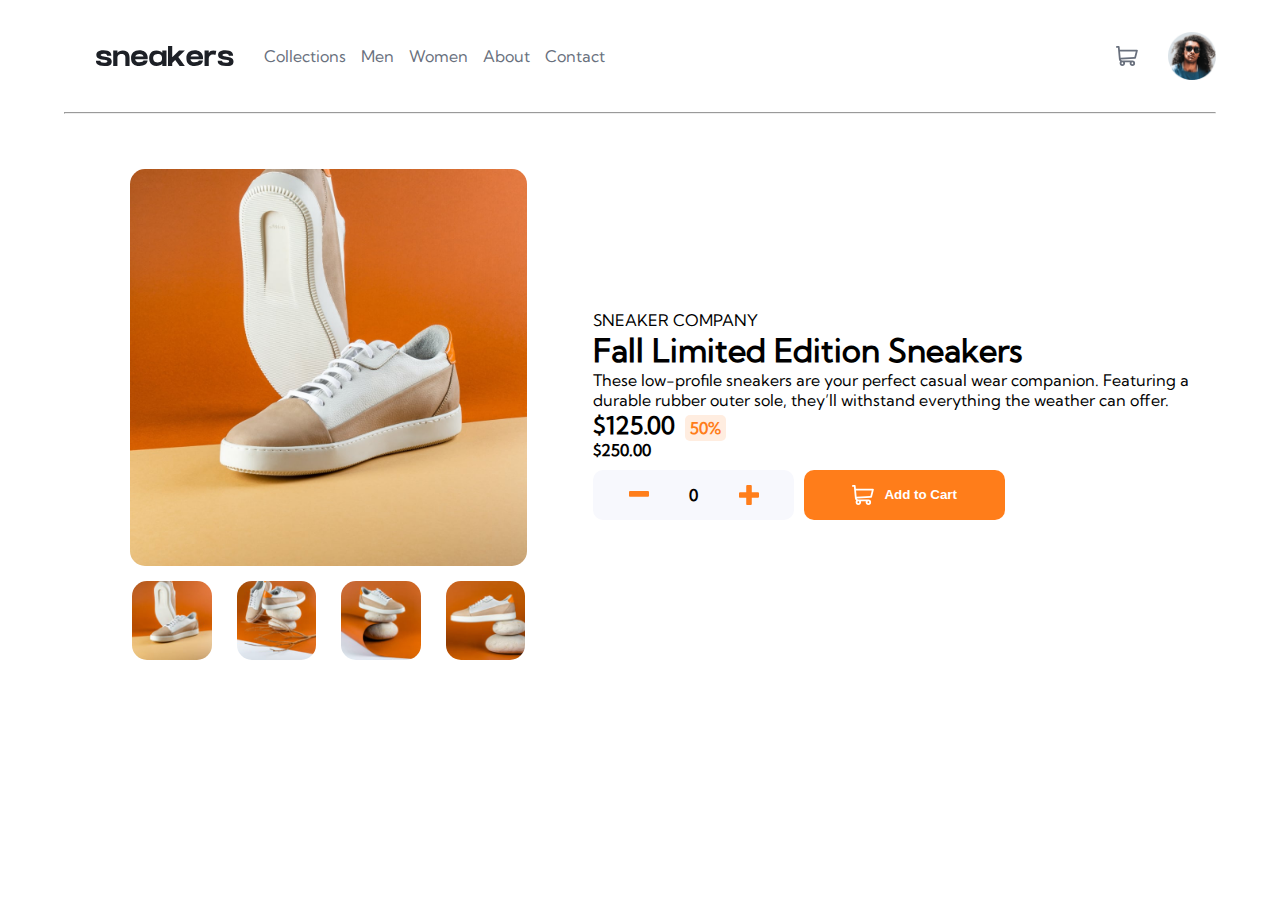
==== ecomerce product/index.html @ 1ee1f448 "Add files via upload" ====
<!DOCTYPE html>
<html lang="en">
<head>
    <meta charset="UTF-8">
    <meta name="viewport" content="width=device-width, initial-scale=1.0">
    <title>Document</title>
    <link rel="stylesheet" href="assets/styles/style.css">
    <script src = 'assets/script/script.js' defer></script>
</head>
<body>
    <main class = 'main'>
        <div class="main_inner">

            <div class="nav">
                <div class = 'nav_left'>
                    <img src = "assets/images/logo.svg" alt="logo">
                    <div class="navbar">
                        <ul>
                            <li><a href="#">Collections</a></li>
                            <li><a href="#">Men</a></li>
                            <li><a href="#">Women</a></li>
                            <li><a href="#">About</a></li>
                            <li><a href="#">Contact</a></li>
                        </ul>
                    </div>
                </div>
                <div class = 'nav_right'>
                    <img class = 'cart' src="assets/images/icon-cart.svg" alt="cart">
                    <img src="assets/images/image-avatar.png" alt="avatar">
                </div>
            </div>

            <hr>

            <div class="store">
                <div class="store_inner">
                    <div class="store_images">
                        <div class="store_img_inner">
                            <img src="assets/images/image-product-1.jpg" alt="">
                            <img class = 'hidden' src="assets/images/image-product-2.jpg" alt="">
                            <img class = 'hidden' src="assets/images/image-product-3.jpg" alt="">
                            <img class = 'hidden' src="assets/images/image-product-4.jpg" alt="">
                        </div>
                        <div class = 'store_img_thumbnail'>
                            <img src="assets/images/image-product-1-thumbnail.jpg" alt="image-product-1-thumbnail">
                            <img src="assets/images/image-product-2-thumbnail.jpg" alt="">
                            <img src="assets/images/image-product-3-thumbnail.jpg" alt="">
                            <img src="assets/images/image-product-4-thumbnail.jpg" alt="">
                        </div>
                    </div>
                    <div class="store_text">
                        <div class="store_text_inner">

                            <span>SNEAKER COMPANY</span>
                            <h1>Fall Limited Edition Sneakers</h1>
                            <p>These low-profile sneakers are your perfect casual wear companion. Featuring a 
                            durable rubber outer sole, they’ll withstand everything the weather can offer.</p>
                            <h2 class = 'price'>$125.00</h2>
                            <h4 class="dicsount">$250.00</h4>

                        </div>
                        
                        <div class="counter">
                            <img class = 'minus' src="assets/images/icon-minus.svg" alt="">
                            <p>0</p>
                            <img class = 'plus' src="assets/images/icon-plus.svg" alt="">
                        </div>
                        <div><button class = 'addBtn'><img src="assets/images/icon-cart.svg" alt="">Add to Cart</button></div>
                    </div>
                </div>
            </div>
        </div>
    </main>
</body>
</html>
---- ecomerce product/assets/styles/style.css ----
@font-face {
    font-family: 'Main';
    src: url(../font/KumbhSans-Regular.ttf);
}

body{
    font-family: 'Main';
}

*{
    margin:0;
    padding:0;
}

:root{
    --Orange: hsl(26, 100%, 55%);
    --Paleorange: hsl(25, 100%, 94%);

/*Neutral*/

    --Verydarkblue: hsl(220, 13%, 13%);
    --Darkgrayishblue: hsl(219, 9%, 45%);
    --Grayishblue: hsl(220, 14%, 75%);
    --Lightgrayishblue: hsl(223, 64%, 98%);
    --White: hsl(0, 0%, 100%);
    --Black: hsl(0, 0%, 0%);
}

.main_inner{
    max-width: 90%;
    margin:0 auto;
}

.nav{
    display:flex;
    justify-content: space-between;
    align-items: center;
    padding:2rem;
    width: 100%;
}

.nav_left, .nav_right{
    display:flex;
    justify-content: center;
    align-items: center;
    gap:30px;
}

.navbar ul{
    display:flex;
    list-style-type: none;
    gap:15px;
}

.navbar ul li a{
    text-decoration: none;
    color:var(--Darkgrayishblue);
}

.navbar ul li a:hover{
    color:var(--Black)
}

.nav_right img:nth-child(2){
    width: 3rem;
    margin-right: 2rem;
}



.active{
    border:2px solid var(--Orange);

}

.hidden{
    display:none
}


/*store*/


.store_inner{
    display:flex;
    justify-content: start;
    align-items: center;

    margin-top:55px;
}

.store_images{
    display:flex;
    justify-content:center;
    align-items: center;
    flex-direction: column;
    gap:15px;
}

.store_img_inner{
    display:flex;
    justify-content: center;
    align-items: center;
    
}

.store_img_inner img{
    width: 75%;
    border-radius: 15px;
}

.store_img_thumbnail{
    gap:25px;
    display:flex;
    justify-content: center;
    width: 100%; 
}


.store_img_thumbnail img{
    width: 15%;
    border-radius: 15px;
    position: relative;
}

/* .store_img_thumbnail img:hover{
    border:2px solid var(--Orange);
} */

.store_text{
    display:grid;
    grid-template-columns: 1fr 1fr 1fr;
    gap:10px;
}

.store_text_inner{
    grid-column: 1/4;
}

.price:after{
    content: '50%';
    font-size:1rem;
    text-align: center;
    margin-left:10px;
    border-radius: 5px;
    padding:3px 5px 3px 5px;
    color:var(--Orange);
    background-color: var(--Paleorange);
}

.counter{
    display:flex;
    justify-content: space-around;
    align-items: center;

    background-color: var(--Lightgrayishblue);
    padding:15px;
    border-radius: 10px;
    font-weight: bold;
}

.counter img{
    width: 1.25rem;
}

.addBtn{
    display:flex;
    justify-content: center;
    gap:10px;
    align-items: center;
    font-weight: 700;

    padding:15px;
    border-radius: 10px;
    outline:none;
    border:none;
    width: 100%;
    background-color: var(--Orange);
    text-align: center;
    color:white;
    cursor: pointer;
    transition: .25s ease all;
}

.addBtn:hover{
    background-color: orange;
}

.addBtn img{
    filter: brightness(0) saturate(100%) invert(100%) sepia(0%) hue-rotate(109deg) contrast(101%);
}
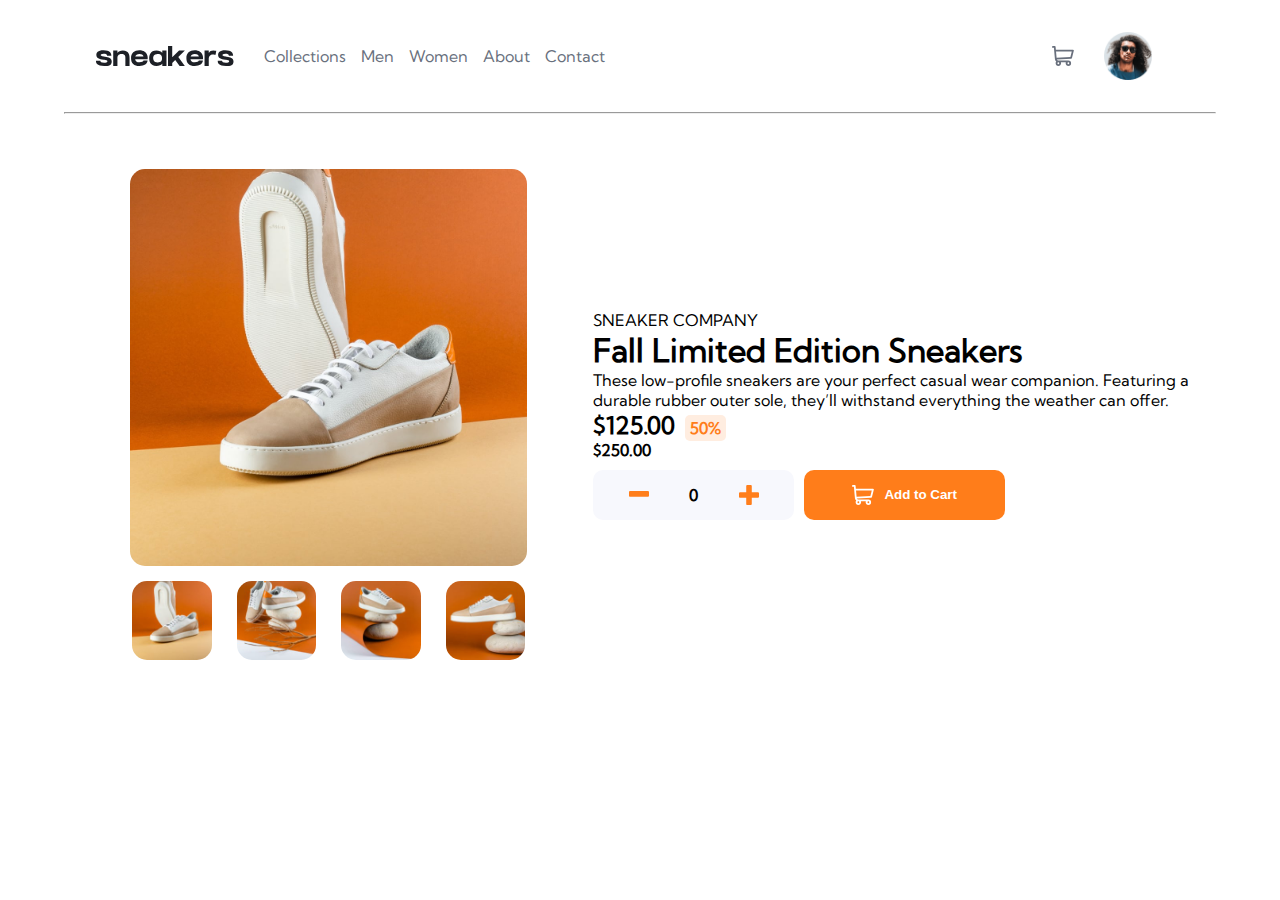
==== commit e4faa7c0: "Add files via upload" ====
--- a/ecomerce product/index.html
+++ b/ecomerce product/index.html
@@ -26,7 +26,12 @@
                 </div>
                 <div class = 'nav_right'>
                     <img class = 'cart' src="assets/images/icon-cart.svg" alt="cart">
-                    <img src="assets/images/image-avatar.png" alt="avatar">
+                    <div class="cart_inner hidden">
+                        <h3>Cart</h3>
+                        <hr>
+                        <span>Your Cart Is Empty</span>
+                    </div>
+                    <img class = 'avatar' src="assets/images/image-avatar.png" alt="avatar">
                 </div>
             </div>
 
--- a/ecomerce product/assets/styles/style.css
+++ b/ecomerce product/assets/styles/style.css
@@ -10,6 +10,7 @@
 *{
     margin:0;
     padding:0;
+    box-sizing: border-box;
 }
 
 :root{
@@ -61,11 +62,15 @@
     color:var(--Black)
 }
 
-.nav_right img:nth-child(2){
+.nav_right .avatar{
     width: 3rem;
     margin-right: 2rem;
 }
 
+.nav_right .avatar:hover{
+    border:2px solid var(--Orange);
+    border-radius: 25px;
+}
 
 
 .active{
@@ -74,7 +79,9 @@
 }
 
 .hidden{
-    display:none
+    display:none;
+    visibility: hidden;
+    overflow: hidden;
 }
 
 
@@ -188,4 +195,52 @@
 
 .addBtn img{
     filter: brightness(0) saturate(100%) invert(100%) sepia(0%) hue-rotate(109deg) contrast(101%);
-}+}
+
+.cart_inner{
+    position: fixed;
+    top:15%;
+    left:63%;
+    transform: translate(-10%,-10%);
+    width: 400px;
+    /* height: 300px; */
+    background-color:white;
+    border-radius: 15px;
+    padding:25px;
+    box-shadow: 0 0 2.5rem rgba(0,0,0,.3);
+
+    display:flex;
+    gap:25px;
+    flex-direction: column;
+}
+
+.cart{
+    cursor: pointer;
+}
+
+.newSneaker {
+    display:flex;
+    justify-content: center;
+    align-items: center;
+    gap:10px; 
+    /* display:grid;
+    grid-template-rows: 1fr 1fr;
+    grid-template-columns: 1fr 1fr 1fr;*/
+    
+}
+
+.newSneaker .sneakerImg{
+    width: 50px;
+    height: 50px;
+    border-radius: 5px;
+}
+
+.newSneaker .deleteBtn{
+    width: 1.5rem;
+    cursor:pointer;
+    transition:.1s ease all;
+}
+
+.newSneaker .deleteBtn:hover{
+    filter:  invert(56%) sepia(24%) saturate(7429%) hue-rotate(332deg) brightness(106%) contrast(110%);;
+}
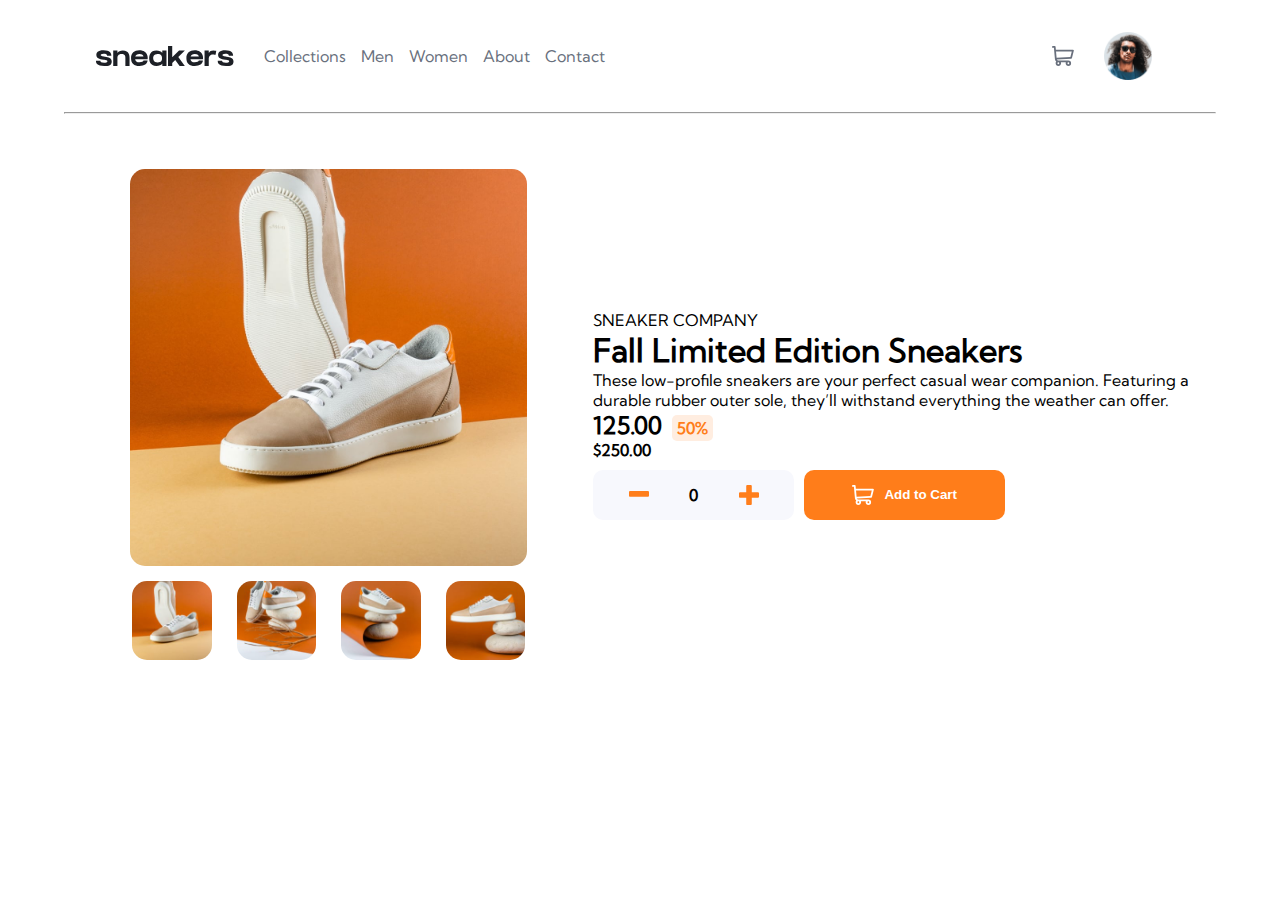
==== commit 738c48ac: "Add files via upload" ====
--- a/ecomerce product/index.html
+++ b/ecomerce product/index.html
@@ -41,7 +41,7 @@
                 <div class="store_inner">
                     <div class="store_images">
                         <div class="store_img_inner">
-                            <img src="assets/images/image-product-1.jpg" alt="">
+                            <img src="assets/images/image-product-1.jpg" data-image="img1" alt="">
                             <img class = 'hidden' src="assets/images/image-product-2.jpg" alt="">
                             <img class = 'hidden' src="assets/images/image-product-3.jpg" alt="">
                             <img class = 'hidden' src="assets/images/image-product-4.jpg" alt="">
@@ -60,7 +60,7 @@
                             <h1>Fall Limited Edition Sneakers</h1>
                             <p>These low-profile sneakers are your perfect casual wear companion. Featuring a 
                             durable rubber outer sole, they’ll withstand everything the weather can offer.</p>
-                            <h2 class = 'price'>$125.00</h2>
+                            <h2 class = 'price'>125.00</h2>
                             <h4 class="dicsount">$250.00</h4>
 
                         </div>
--- a/ecomerce product/assets/styles/style.css
+++ b/ecomerce product/assets/styles/style.css
@@ -128,11 +128,16 @@
     width: 15%;
     border-radius: 15px;
     position: relative;
-}
-
-/* .store_img_thumbnail img:hover{
-    border:2px solid var(--Orange);
-} */
+    cursor: pointer;
+}
+
+.store_img_thumbnail img:hover{
+    border:2px solid var(--Orange);
+}
+
+.store_img_thumbnail img:active{
+    border:2px solid var(--Orange);
+}
 
 .store_text{
     display:grid;
@@ -203,7 +208,6 @@
     left:63%;
     transform: translate(-10%,-10%);
     width: 400px;
-    /* height: 300px; */
     background-color:white;
     border-radius: 15px;
     padding:25px;
